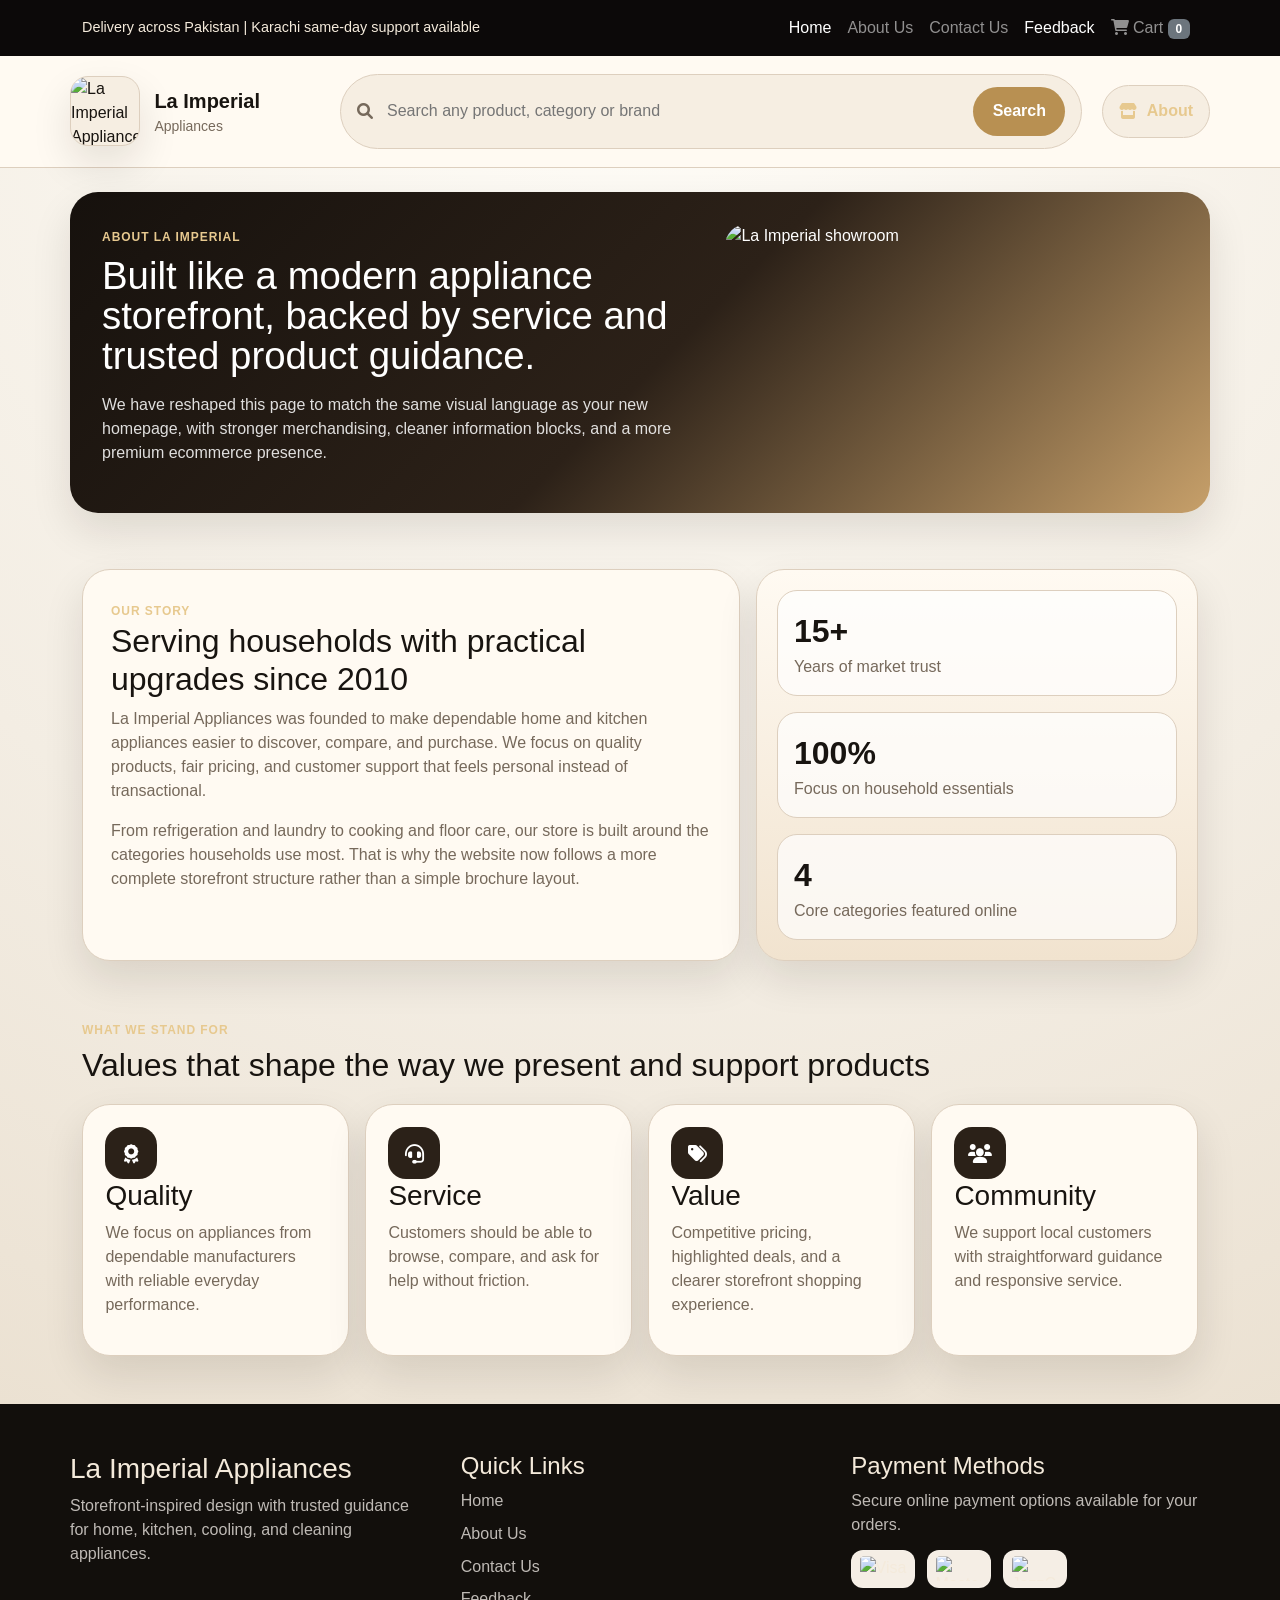
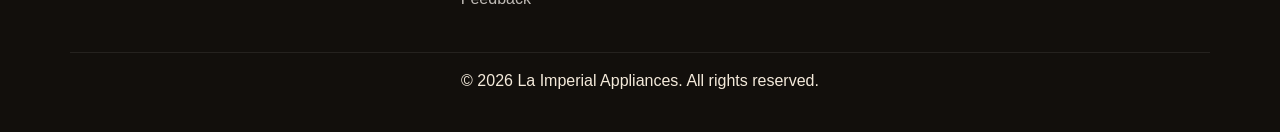
==== About us.html @ 108d4a3c "Add files via upload" ====
<!DOCTYPE html>
<html lang="en">
<head>
    <meta charset="UTF-8">
    <meta name="viewport" content="width=device-width, initial-scale=1.0">
    <title>La Imperial Appliances - About Us</title>
    <link href="https://cdn.jsdelivr.net/npm/bootstrap@5.3.0/dist/css/bootstrap.min.css" rel="stylesheet">
    <link rel="stylesheet" href="https://cdnjs.cloudflare.com/ajax/libs/font-awesome/6.0.0/css/all.min.css">
    <link rel="stylesheet" href="About us.css">
</head>
<body>
    <nav class="navbar navbar-expand-lg navbar-dark bg-dark">
        <div class="container">
             <div class="topbar">Delivery across Pakistan | Karachi same-day support available</div>
                <div class="topbar-links">
            <button class="navbar-toggler" type="button" data-bs-toggle="collapse" data-bs-target="#navbarNav" aria-controls="navbarNav" aria-expanded="false" aria-label="Toggle navigation">
                <span class="navbar-toggler-icon"></span>
            </button>
            <div class="collapse navbar-collapse" id="navbarNav">
                <ul class="navbar-nav ms-auto">
                    <li class="nav-item">
                        <a class="nav-link active" href="index.html">Home</a>
                    </li>
                    <li class="nav-item">
                        <a class="nav-link" href="About us.html">About Us</a>
                    </li>
                    <li class="nav-item">
                        <a class="nav-link" href="contact us.html">Contact Us</a>
                    </li>
                    <li class="nav-item">
                        <a class="nav-link active" href="feedback.html">Feedback</a>
                    </li>
                    <li class="nav-item">
                        <a class="nav-link" href="#" data-bs-toggle="modal" data-bs-target="#cartModal">
                            <i class="fas fa-shopping-cart"></i> Cart <span id="cartCount" class="badge bg-secondary">0</span>
                        </a>
                    </li>
                </ul>
            </div>
        </div>
    </nav>
        </header>

        <section class="header-main">
            <div class="container header-grid">
                <a class="brand-lockup" href="index.html">
                    <span class="brand-mark"><img src="logo.jpeg" alt="La Imperial Appliances logo"></span>
                    <span class="brand-copy">
                        <strong>La Imperial</strong>
                        <small>Appliances</small>
                    </span>
                </a>

                <form class="header-search" role="search">
                    <label class="visually-hidden" for="searchBar">Search products</label>
                    <i class="fas fa-search"></i>
                    <input type="text" id="searchBar" class="search-input" placeholder="Search any product, category or brand">
                    <button type="submit" class="search-button">Search</button>
                </form>

                <div class="header-actions">
                    <a class="action-pill is-current" href="About us.html">
                        <i class="fas fa-store"></i>
                        <span>About</span>
                    </a>
                </div>
            </div>
        </section>

        <main>
            <section class="page-hero">
                <div class="container hero-panel">
                    <div class="hero-copy">
                        <span class="eyebrow">About La Imperial</span>
                        <h1>Built like a modern appliance storefront, backed by service and trusted product guidance.</h1>
                        <p>We have reshaped this page to match the same visual language as your new homepage, with stronger merchandising, cleaner information blocks, and a more premium ecommerce presence.</p>
                    </div>
                    <div class="hero-media">
                        <img src="Modern appliance showroom at La Imperial.png" alt="La Imperial showroom">
                    </div>
                </div>
            </section>

            <section class="story-section">
                <div class="container story-grid">
                    <article class="content-card">
                        <span class="eyebrow">Our Story</span>
                        <h2>Serving households with practical upgrades since 2010</h2>
                        <p>La Imperial Appliances was founded to make dependable home and kitchen appliances easier to discover, compare, and purchase. We focus on quality products, fair pricing, and customer support that feels personal instead of transactional.</p>
                        <p>From refrigeration and laundry to cooking and floor care, our store is built around the categories households use most. That is why the website now follows a more complete storefront structure rather than a simple brochure layout.</p>
                    </article>

                    <article class="metrics-card">
                        <div class="metric-item">
                            <strong>15+</strong>
                            <span>Years of market trust</span>
                        </div>
                        <div class="metric-item">
                            <strong>100%</strong>
                            <span>Focus on household essentials</span>
                        </div>
                        <div class="metric-item">
                            <strong>4</strong>
                            <span>Core categories featured online</span>
                        </div>
                    </article>
                </div>
            </section>

            <section class="values-section">
                <div class="container">
                    <div class="section-heading">
                        <div>
                            <span class="eyebrow">What We Stand For</span>
                            <h2>Values that shape the way we present and support products</h2>
                        </div>
                    </div>

                    <div class="values-grid">
                        <article class="value-card">
                            <span class="value-icon"><i class="fas fa-award"></i></span>
                            <h3>Quality</h3>
                            <p>We focus on appliances from dependable manufacturers with reliable everyday performance.</p>
                        </article>
                        <article class="value-card">
                            <span class="value-icon"><i class="fas fa-headset"></i></span>
                            <h3>Service</h3>
                            <p>Customers should be able to browse, compare, and ask for help without friction.</p>
                        </article>
                        <article class="value-card">
                            <span class="value-icon"><i class="fas fa-tags"></i></span>
                            <h3>Value</h3>
                            <p>Competitive pricing, highlighted deals, and a clearer storefront shopping experience.</p>
                        </article>
                        <article class="value-card">
                            <span class="value-icon"><i class="fas fa-users"></i></span>
                            <h3>Community</h3>
                            <p>We support local customers with straightforward guidance and responsive service.</p>
                        </article>
                    </div>
                </div>
            </section>

           
        </main>

        <footer class="site-footer">
            <div class="container footer-grid">
                <div>
                    <h3>La Imperial Appliances</h3>
                    <p>Storefront-inspired design with trusted guidance for home, kitchen, cooling, and cleaning appliances.</p>
                </div>
                <div>
                    <h4>Quick Links</h4>
                    <a href="index.html">Home</a>
                    <a href="About us.html">About Us</a>
                    <a href="contact us.html">Contact Us</a>
                    <a href="feedback.html">Feedback</a>
                </div>
                <div>
                    <h4>Payment Methods</h4>
                    <p>Secure online payment options available for your orders.</p>
                    <div class="footer-payments">
                        <img src="Visa Logo.png" alt="Visa">
                        <img src="Mastercard Logo.png" alt="Mastercard">
                        <img src="Jazzcash Logo.png" alt="JazzCash">
                    </div>
                </div>
            </div>
            <div class="container footer-bottom">
                <p>&copy; 2026 La Imperial Appliances. All rights reserved.</p>
            </div>
        </footer>
    </div>

    <script src="https://cdn.jsdelivr.net/npm/bootstrap@5.3.0/dist/js/bootstrap.bundle.min.js"></script>
    <script src="../js/cart-storage.js"></script>
    <script src="../js/About us.js"></script>
</body>
</html>
---- About us.css ----
:root {
    --bg: #f3ede3;
    --surface: #fffaf2;
    --surface-alt: #f6eee2;
    --text: #181410;
    --muted: #76695b;
    --line: #ddcfbe;
    --accent: #b89052;
    --accent-dark: #2b2118;
    --highlight: #e7c98f;
    --shadow: 0 18px 40px rgba(24, 18, 12, 0.11);
}

* {
    box-sizing: border-box;
}

body {
    margin: 0;
    font-family: "Trebuchet MS", "Segoe UI", sans-serif;
    background: radial-gradient(circle at top, #fffdf8 0%, var(--bg) 52%, #e7dbc9 100%);
    color: var(--text);
}

a {
    color: inherit;
    text-decoration: none;
}

img {
    display: block;
    max-width: 100%;
}

.navbar {
    background-color: #0c0909 !important;
}


.topbar {
    color: #f4eadb;
    font-size: 0.9rem;
    
}

.topbar-inner,
.header-grid,
.category-strip-inner,
.footer-grid,
.footer-bottom,
.hero-panel,
.story-grid,
.section-heading {
    display: flex;
}

.topbar-inner {
    justify-content: space-between;
    align-items: center;
    gap: 1rem;
    padding: 0.75rem 0;
}

.topbar-links {
    display: flex;
    flex-wrap: wrap;
    gap: 1rem;
}

.is-active,
.is-current {
    color: var(--highlight);
}

.header-main {
    background: var(--surface);
    border-bottom: 1px solid var(--line);
}

.header-grid {
    align-items: center;
    gap: 1.25rem;
    padding: 1.1rem 0;
}

.brand-lockup {
    display: flex;
    align-items: center;
    gap: 0.9rem;
    min-width: 250px;
}

.brand-mark {
    width: 70px;
    height: 70px;
    border-radius: 18px;
    overflow: hidden;
    background: var(--surface-alt);
    border: 1px solid var(--line);
    box-shadow: var(--shadow);
}

.brand-mark img {
    width: 100%;
    height: 100%;
    object-fit: cover;
}

.brand-copy {
    display: flex;
    flex-direction: column;
}

.brand-copy strong {
    font-size: 1.25rem;
}

.brand-copy small {
    color: var(--muted);
}

.header-search {
    flex: 1;
    display: flex;
    align-items: center;
    gap: 0.75rem;
    padding: 0.75rem 1rem;
    background: var(--surface-alt);
    border: 1px solid var(--line);
    border-radius: 999px;
}

.header-search i {
    color: var(--muted);
}

.search-input {
    flex: 1;
    min-width: 0;
    border: 0;
    outline: 0;
    background: transparent;
}

.search-button {
    border: 0;
    padding: 0.8rem 1.2rem;
    border-radius: 999px;
    background: var(--accent);
    color: #fff;
    font-weight: 700;
}

.header-actions {
    display: flex;
    gap: 0.75rem;
}

.action-pill {
    display: inline-flex;
    align-items: center;
    gap: 0.6rem;
    padding: 0.85rem 1rem;
    border: 1px solid var(--line);
    border-radius: 999px;
    background: var(--surface-alt);
    font-weight: 700;
}

.cart-pill strong {
    display: inline-flex;
    align-items: center;
    justify-content: center;
    min-width: 28px;
    height: 28px;
    border-radius: 999px;
    background: var(--text);
    color: #fff;
}

.category-strip {
    background: #fff;
    border-bottom: 1px solid var(--line);
}

.category-strip-inner {
    gap: 1rem;
    overflow-x: auto;
    padding: 0.95rem 0;
}

.category-strip-inner a {
    white-space: nowrap;
    font-size: 0.92rem;
    font-weight: 700;
    text-transform: uppercase;
    letter-spacing: 0.04em;
    color: var(--muted);
}

.page-hero,
.story-section,
.values-section,
.team-section {
    padding: 1.5rem 0 2rem;
}

.hero-panel,
.content-card,
.metrics-card,
.value-card,
.team-card {
    border-radius: 28px;
    box-shadow: var(--shadow);
}

.hero-panel {
    gap: 1.25rem;
    align-items: stretch;
    padding: 2rem;
    background: linear-gradient(135deg, #16110d 0%, #2c2118 52%, #c7a06a 100%);
    color: #fff;
}

.hero-copy {
    flex: 1.2;
}

.hero-copy h1 {
    margin: 0.5rem 0 1rem;
    font-size: clamp(2rem, 3vw, 3.5rem);
    line-height: 1.05;
}

.hero-copy p {
    color: rgba(255, 255, 255, 0.86);
}

.hero-media {
    flex: 0.9;
}

.hero-media img {
    width: 100%;
    height: 100%;
    object-fit: cover;
    border-radius: 22px;
}

.eyebrow {
    display: inline-flex;
    text-transform: uppercase;
    letter-spacing: 0.08em;
    font-size: 0.75rem;
    font-weight: 800;
    color: var(--highlight);
}

.story-grid {
    gap: 1rem;
    align-items: stretch;
}

.content-card,
.metrics-card,
.value-card,
.team-card {
    background: var(--surface);
    border: 1px solid var(--line);
}

.content-card {
    flex: 1.5;
    padding: 1.75rem;
}

.metrics-card {
    flex: 1;
    padding: 1.25rem;
    display: grid;
    gap: 1rem;
    background: linear-gradient(180deg, #fffaf2 0%, #f1e3cf 100%);
}

.metric-item {
    padding: 1rem;
    border-radius: 20px;
    background: rgba(255, 255, 255, 0.7);
    border: 1px solid var(--line);
}

.metric-item strong {
    display: block;
    font-size: 2rem;
}

.metric-item span,
.value-card p,
.team-body p,
.content-card p {
    color: var(--muted);
}

.section-heading {
    justify-content: space-between;
    align-items: end;
    gap: 1rem;
    margin-bottom: 1.25rem;
}

.section-heading h2 {
    margin: 0.3rem 0 0;
    font-size: clamp(1.5rem, 2.5vw, 2.4rem);
}

.values-grid,
.team-grid {
    display: grid;
    gap: 1rem;
}

.values-grid {
    grid-template-columns: repeat(4, minmax(0, 1fr));
}

.team-grid {
    grid-template-columns: repeat(3, minmax(0, 1fr));
}

.value-card {
    padding: 1.4rem;
}

.value-icon {
    width: 52px;
    height: 52px;
    border-radius: 18px;
    display: inline-flex;
    align-items: center;
    justify-content: center;
    background: var(--accent-dark);
    color: #fff;
    font-size: 1.2rem;
}

.team-card {
    overflow: hidden;
}

.team-card img {
    width: 100%;
    aspect-ratio: 1 / 1;
    object-fit: cover;
}

.team-body {
    padding: 1.2rem;
}

.team-body h3 {
    margin: 0 0 0.35rem;
    font-size: 1.05rem;
}

.site-footer {
    margin-top: 1rem;
    padding-top: 1rem;
    background: #120f0c;
    color: #f4eadb;
}

.footer-grid {
    justify-content: space-between;
    gap: 2rem;
    padding: 2rem 0;
}

.footer-grid > div {
    flex: 1;
}

.footer-grid a,
.footer-grid p {
    display: block;
    color: rgba(240, 235, 229, 0.78);
    margin-bottom: 0.55rem;
}

.footer-payments {
    display: flex;
    flex-wrap: wrap;
    align-items: center;
    gap: 0.75rem;
    margin-top: 0.8rem;
}

.footer-payments img {
    width: 64px;
    height: 38px;
    object-fit: contain;
    padding: 0.35rem 0.45rem;
    border-radius: 12px;
    background: rgba(255, 248, 239, 0.96);
    border: 1px solid rgba(255, 255, 255, 0.12);
}

.footer-bottom {
    justify-content: center;
    padding: 1rem 0 1.4rem;
    border-top: 1px solid rgba(255, 255, 255, 0.08);
}

@media (max-width: 1199px) {
    .header-grid,
    .hero-panel,
    .story-grid,
    .footer-grid {
        flex-direction: column;
        align-items: stretch;
    }

    .values-grid,
    .team-grid {
        grid-template-columns: repeat(2, minmax(0, 1fr));
    }
}

@media (max-width: 767px) {
    .topbar-inner,
    .section-heading {
        flex-direction: column;
        align-items: flex-start;
    }

    .header-actions {
        width: 100%;
    }

    .action-pill {
        flex: 1;
        justify-content: center;
    }

    .values-grid,
    .team-grid {
        grid-template-columns: 1fr;
    }
}
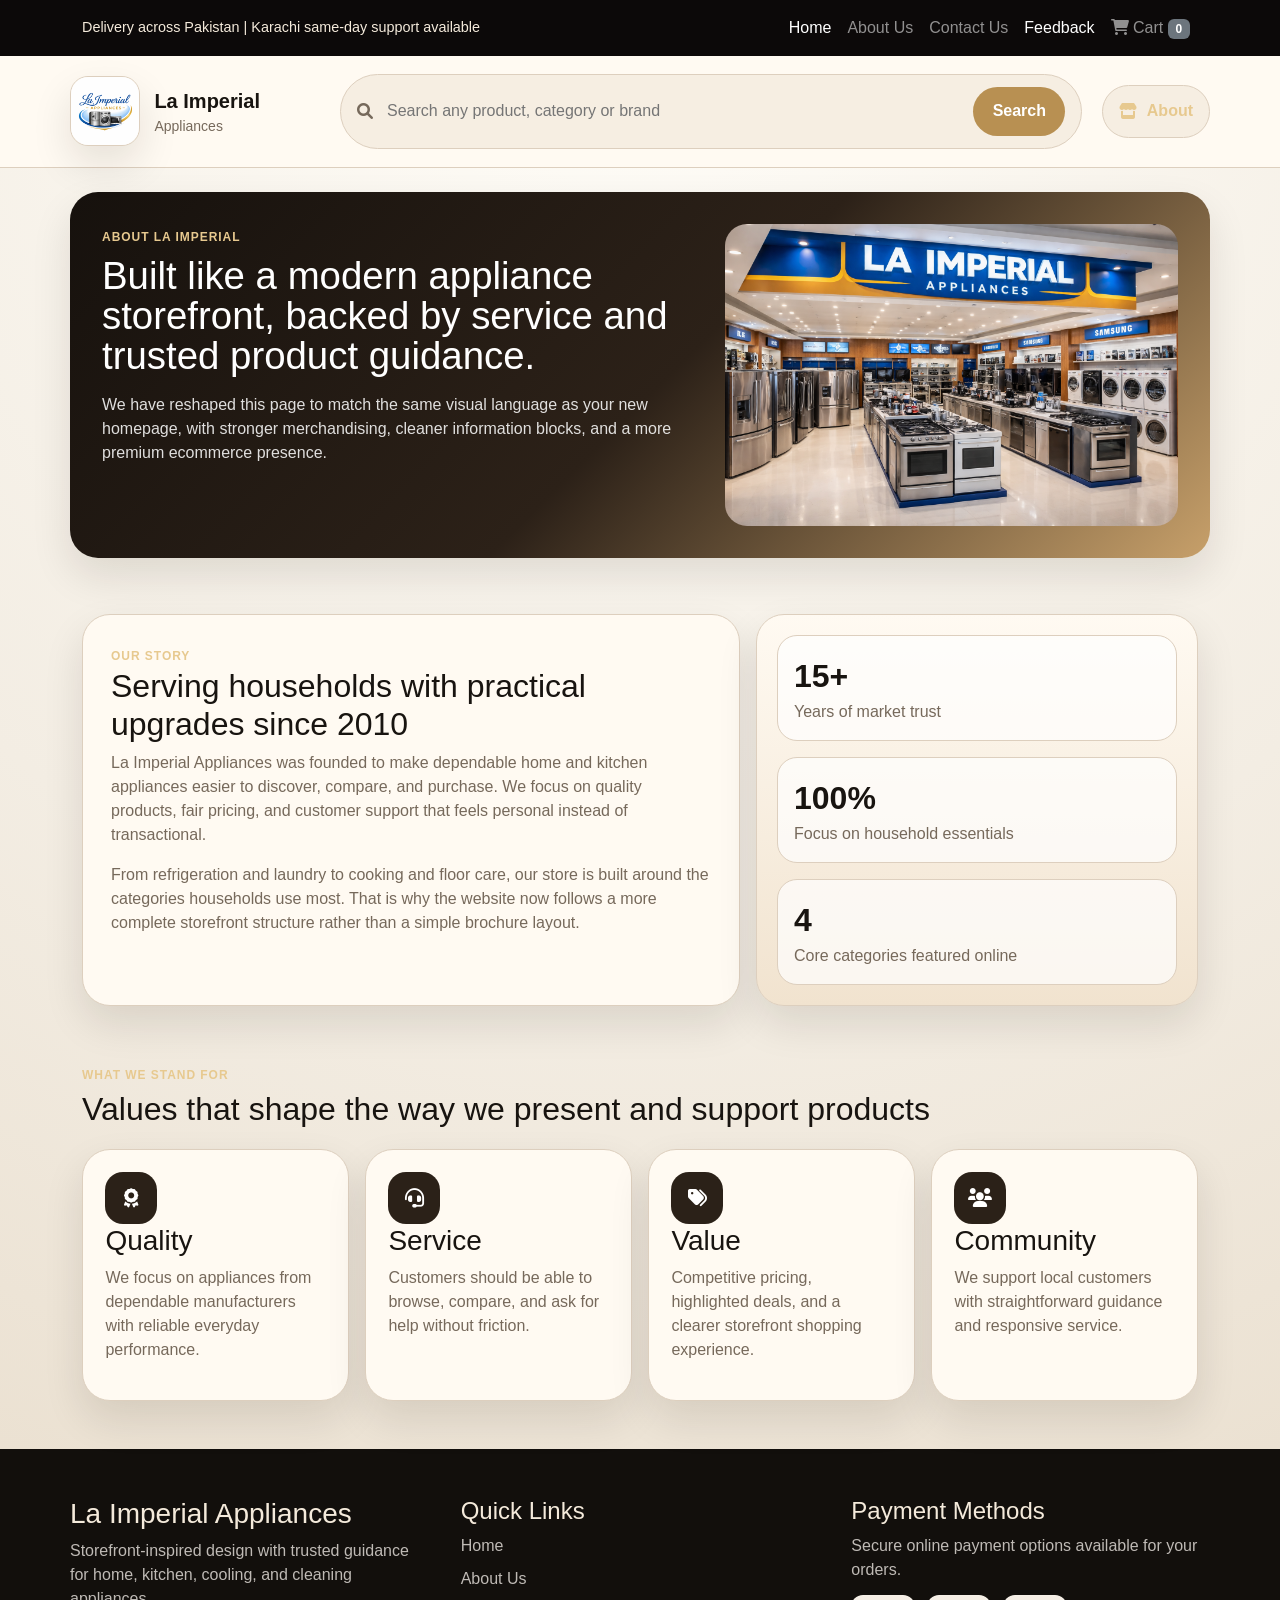
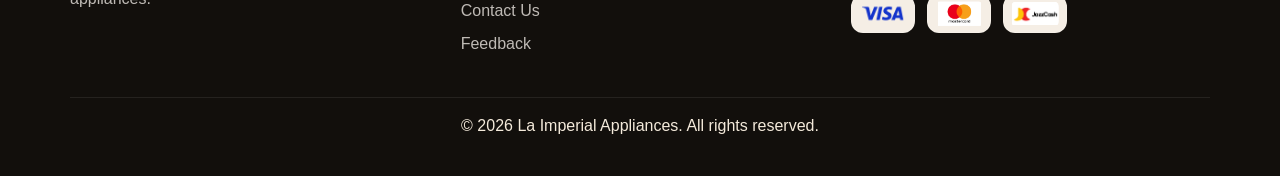
==== commit c316e203: "Add favicon link to About us.html" ====
--- a/About us.html
+++ b/About us.html
@@ -4,6 +4,7 @@
     <meta charset="UTF-8">
     <meta name="viewport" content="width=device-width, initial-scale=1.0">
     <title>La Imperial Appliances - About Us</title>
+        <link rel="icon" type="image/jpeg" href="logo.jpeg">
     <link href="https://cdn.jsdelivr.net/npm/bootstrap@5.3.0/dist/css/bootstrap.min.css" rel="stylesheet">
     <link rel="stylesheet" href="https://cdnjs.cloudflare.com/ajax/libs/font-awesome/6.0.0/css/all.min.css">
     <link rel="stylesheet" href="About us.css">
